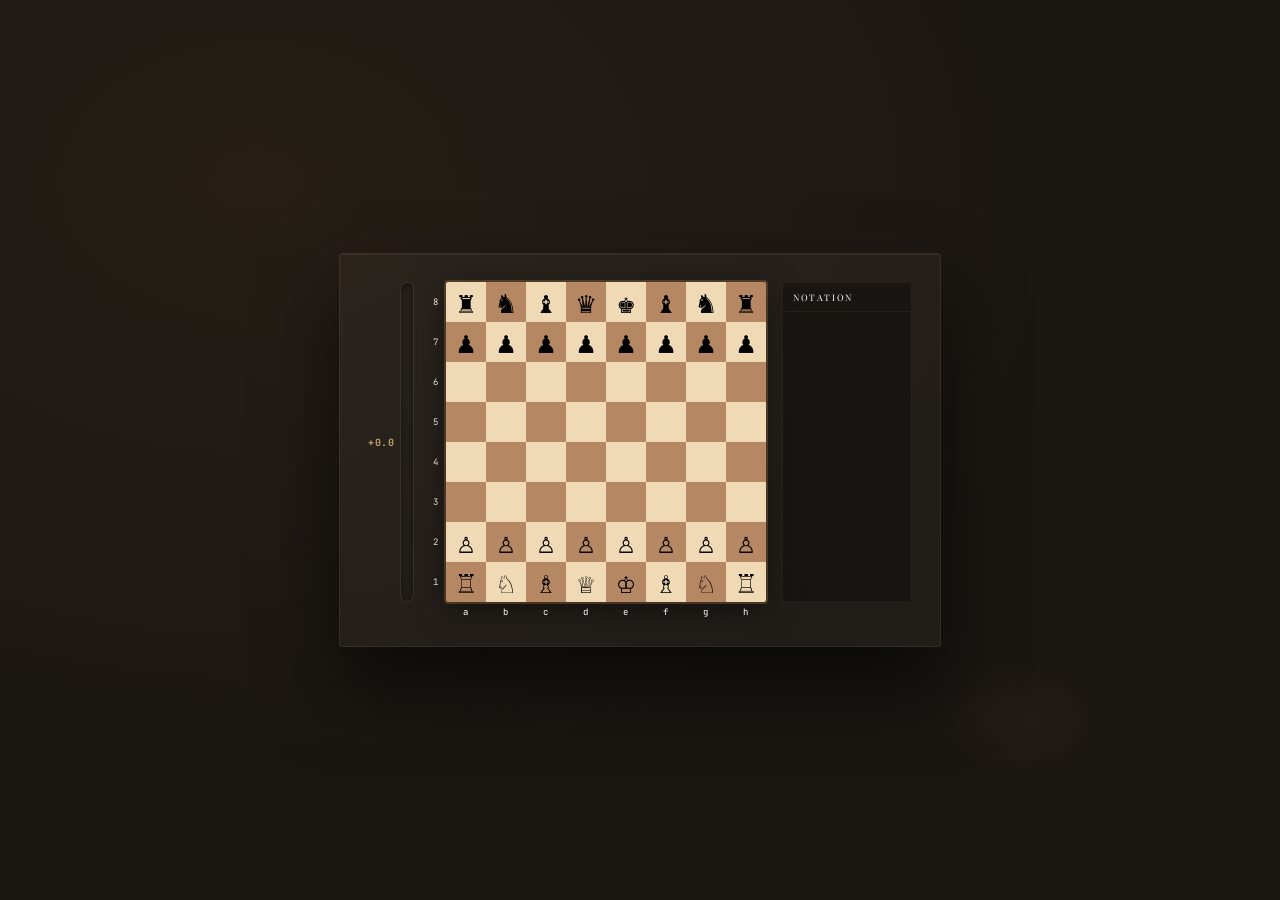
==== index.html @ 0126b5c1 "Update and rename schachanalyse.html to index.html" ====
<!DOCTYPE html>
<html lang="de">
<head>
  <meta charset="UTF-8">
  <meta name="viewport" content="width=device-width, initial-scale=1.0">
  <title>Schach</title>
  <link href="style.css" rel="stylesheet">
  <link href="https://fonts.googleapis.com/css2?family=Playfair+Display:wght@400;700&family=JetBrains+Mono:wght@400;600&display=swap" rel="stylesheet">
</head>
<body>
  <div id="chessContainer">

    <!-- Eval Bar -->
    <div id="evalWrapper">
      <div id="evalScore">+0.0</div>
      <div id="evaluation">
        <div id="blackEvaluation"></div>
        <div id="whiteEvaluation"></div>
      </div>
    </div>

    <!-- Board + coordinates -->
    <div id="boardWrapper">

	  <!-- Zahlen 8→1 links -->
	  <div id="coordRank">
		<span>8</span><span>7</span><span>6</span><span>5</span>
		<span>4</span><span>3</span><span>2</span><span>1</span>
	  </div>

	  <!-- Board + Buchstaben in einer Spalte -->
	  <div id="boardColumn">
		<div id="chessBoard"></div>
		<div id="coordFile">
		  <span>a</span><span>b</span><span>c</span><span>d</span>
		  <span>e</span><span>f</span><span>g</span><span>h</span>
		</div>
	  </div>

	</div>

    <!-- PGN Panel -->
    <div id="pgnPanel">
      <div id="pgnHeader">Notation</div>
      <div id="pgnContainer"></div>
    </div>

  </div>

<script src="script.js"></script>
</body>
</html>
---- style.css ----
*, *::before, *::after { box-sizing: border-box; margin: 0; padding: 0; }

    body {
      min-height: 100vh;
      display: flex;
      justify-content: center;
      align-items: center;
      background: #1a1612;
      background-image:
        radial-gradient(ellipse at 20% 20%, rgba(180,130,80,0.08) 0%, transparent 60%),
        radial-gradient(ellipse at 80% 80%, rgba(100,70,40,0.12) 0%, transparent 6%);
      font-family: 'JetBrains Mono', monospace;
    }

    #chessContainer {
      display: flex;
      flex-direction: row;
      align-items: flex-start;
      gap: 16px;
      padding: 28px;
      background: rgba(255,255,255,0.03);
      border: 1px solid rgba(180,130,80,0.15);
      border-radius: 4px;
      box-shadow:
        0 40px 80px rgba(0,0,0,0.6),
        inset 0 1px 0 rgba(255,255,255,0.05);
    }

    /* ── Eval Bar ── */
    #evalWrapper {
      display: flex;
      flex-direction: row;
      align-items: center;
      gap: 6px;
    }

    #evaluation {
      width: 14px;
      height: 320px;
      border-radius: 7px;
      overflow: hidden;
      border: 1px solid rgba(255,255,255,0.08);
      position: relative;
      box-shadow: inset 0 2px 8px rgba(0,0,0,0.5);
    }

    #blackEvaluation {
      width: 100%;
      background: #1a1612;
      transition: height 0.6s cubic-bezier(0.4,0,0.2,1);
    }

    #whiteEvaluation {
      width: 100%;
      background: linear-gradient(180deg, #f0d9b5 0%, #e8c99a 100%);
      transition: height 0.6s cubic-bezier(0.4,0,0.2,1);
    }

    #evalScore {
      font-size: 10px;
      font-weight: 600;
      color: #c8a96e;
      letter-spacing: 0.05em;
    }

    /* ── Board ── */
	#boardWrapper {
	  display: flex;
	  flex-direction: row;
	  align-items: flex-start;
	  gap: 4px;
	}

    #chessBoard {
      display: grid;
      grid-template-columns: repeat(8, 40px);
      width: 320px;
      height: 320px;
      border-radius: 2px;
      overflow: hidden;
      box-shadow:
        0 0 0 2px rgba(180,130,80,0.3),
        0 8px 32px rgba(0,0,0,0.5);
    }

    .square {
      width: 40px;
      height: 40px;
      display: flex;
      align-items: center;
      justify-content: center;
      position: relative;
      font-size: 30px;
    }

    .light { background-color: #f0d9b5; }
    .dark  { background-color: #b58863; }
    .selected { background-color: #f0ee75;}

    .square:hover {
      filter: brightness(1.08);
      cursor: pointer;
    }

    .canMoveMarker { 
        background-color: #0e0e0e;
        align-items: center;
        justify-content: center;
        position: absolute;
        width: 10px;
        height: 10px;
        border-radius: 50%;
    }
	
	/* NEU: Spalte mit Board oben, File-Labels unten */
	#boardColumn {
	  display: flex;
	  flex-direction: column;
	  gap: 4px;
	}

	/* Rank-Labels links */
	#coordRank {
	  display: flex;
	  flex-direction: column;
	  width: 12px;
	  height: 320px;
	}

	#coordRank span {
	  flex: 1;
	  display: flex;
	  align-items: center;
	  justify-content: center;
	  font-size: 9px;
	  color: #ffffff;
	  letter-spacing: 0.05em;
	}

	/* File-Labels unten */
	#coordFile {
	  display: flex;
	  flex-direction: row;
	  width: 320px;
	}

	#coordFile span {
	  width: 40px;
	  text-align: center;
	  font-size: 9px;
	  color: #ffffff;
	  letter-spacing: 0.05em;
	}

    /* ── PGN Panel ── */
    #pgnPanel {
      display: flex;
      flex-direction: column;
      width: 130px;
      height: 320px;
      background: rgba(0,0,0,0.3);
      border: 1px solid rgba(180,130,80,0.1);
      border-radius: 3px;
      overflow: hidden;
    }

    #pgnHeader {
      padding: 8px 10px;
      font-size: 9px;
      letter-spacing: 0.18em;
      text-transform: uppercase;
      color: #ffffff;
      border-bottom: 1px solid rgba(180,130,80,0.1);
      font-family: 'Playfair Display', serif;
    }

    #pgnContainer {
      display: flex;
      flex-direction: column;
      gap: 0;
      overflow-y: auto;
      flex: 1;
      padding: 6px 0;
    }

    #pgnContainer::-webkit-scrollbar { width: 3px; }
    #pgnContainer::-webkit-scrollbar-track { background: transparent; }
    #pgnContainer::-webkit-scrollbar-thumb { background: rgba(180,130,80,0.3); border-radius: 2px; }

    .pgn-row {
      display: grid;
      grid-template-columns: 28px 1fr 1fr;
      align-items: center;
      padding: 3px 8px;
    }

    .pgn-row:hover { background: rgba(180,130,80,0.05); }

    .pgn-num {
      font-size: 8px;
      color: #ffffff;
      letter-spacing: 0.05em;
    }

    .pgn-move {
      font-size: 9px;
      color: rgba(240,217,181,0.75);
      padding: 2px 4px;
      border-radius: 2px;
      cursor: pointer;
      transition: all 0.15s ease;
    }

    .pgn-move:hover {
      background: rgba(180,130,80,0.15);
      color: #f0d9b5;
    }

    .pgn-move.active {
      background: rgba(180,130,80,0.2);
      color: #f0d9b5;
    }
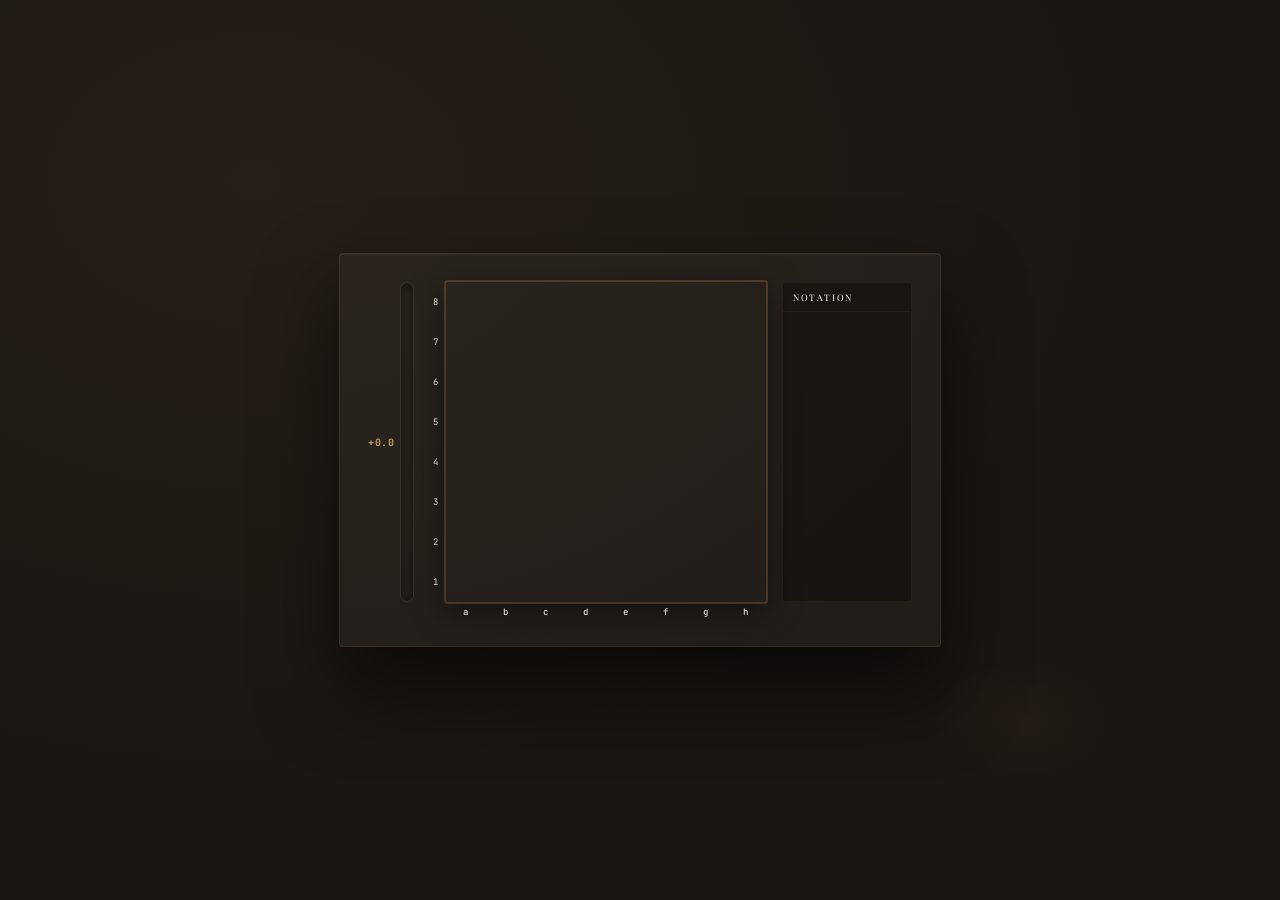
==== commit 7c830d53: "Fix HTML formatting and structure" ====
--- a/index.html
+++ b/index.html
@@ -4,7 +4,7 @@
   <meta charset="UTF-8">
   <meta name="viewport" content="width=device-width, initial-scale=1.0">
   <title>Schach</title>
-  <link href="style.css" rel="stylesheet">
+	<link href="style.css" rel="stylesheet">
   <link href="https://fonts.googleapis.com/css2?family=Playfair+Display:wght@400;700&family=JetBrains+Mono:wght@400;600&display=swap" rel="stylesheet">
 </head>
 <body>
@@ -50,4 +50,3 @@
 <script src="script.js"></script>
 </body>
 </html>
-
--- a/style.css
+++ b/style.css
@@ -220,4 +220,4 @@
     .pgn-move.active {
       background: rgba(180,130,80,0.2);
       color: #f0d9b5;
-    }+    }
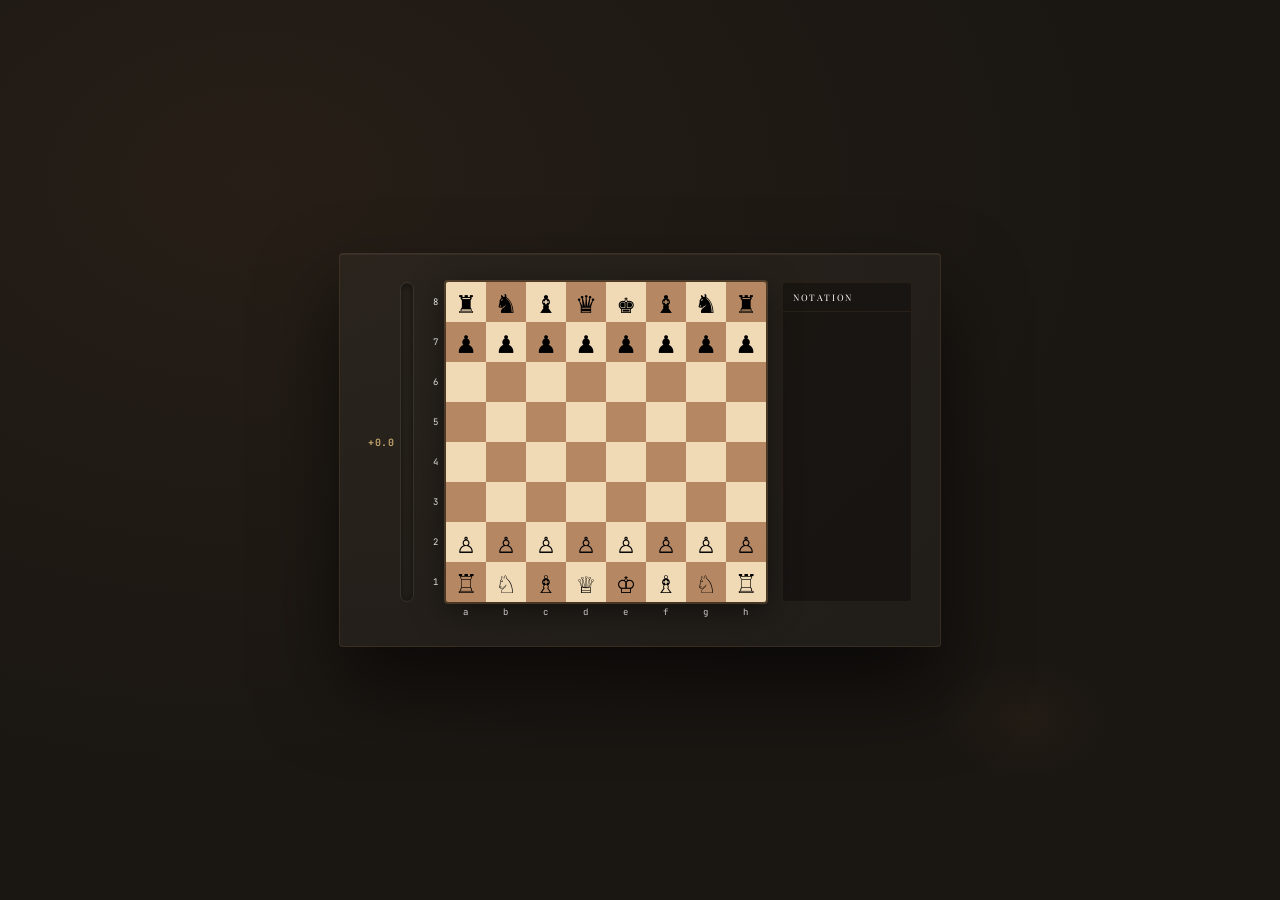
==== commit fa96c8b3: "Implemented best move" ====
--- a/index.html
+++ b/index.html
@@ -1,52 +1,46 @@
 <!DOCTYPE html>
 <html lang="de">
 <head>
-  <meta charset="UTF-8">
-  <meta name="viewport" content="width=device-width, initial-scale=1.0">
-  <title>Schach</title>
-	<link href="style.css" rel="stylesheet">
-  <link href="https://fonts.googleapis.com/css2?family=Playfair+Display:wght@400;700&family=JetBrains+Mono:wght@400;600&display=swap" rel="stylesheet">
+    <meta charset="UTF-8">
+    <meta name="viewport" content="width=device-width, initial-scale=1.0">
+    <title>Schach</title>
+    <link href="style.css" rel="stylesheet">
+    <link href="https://fonts.googleapis.com/css2?family=Playfair+Display:wght@400;700&family=JetBrains+Mono:wght@400;600&display=swap" rel="stylesheet">
 </head>
 <body>
-  <div id="chessContainer">
-
-    <!-- Eval Bar -->
-    <div id="evalWrapper">
-      <div id="evalScore">+0.0</div>
-      <div id="evaluation">
-        <div id="blackEvaluation"></div>
-        <div id="whiteEvaluation"></div>
-      </div>
+    <div id="chessContainer">
+        <!-- Eval Bar -->
+        <div id="evalWrapper">
+            <div id="evalScore">+0.0</div>
+            <div id="evaluation">
+                <div id="blackEvaluation"></div>
+                <div id="whiteEvaluation"></div>
+            </div>
+        </div>
+        <!-- Board + coordinates -->
+        <div id="boardWrapper">
+            <div id="coordRank">
+                <span>8</span><span>7</span><span>6</span><span>5</span>
+                <span>4</span><span>3</span><span>2</span><span>1</span>
+            </div>
+            <div id="boardColumn">
+                <!-- Brett + Pfeil-Layer zusammen -->
+                <div style="position: relative;">
+                    <div id="chessBoard"></div>
+                    <svg id="arrowLayer" style="position:absolute; top:0; left:0; width:100%; height:100%; pointer-events:none;"></svg>
+                </div>
+                <div id="coordFile">
+                    <span>a</span><span>b</span><span>c</span><span>d</span>
+                    <span>e</span><span>f</span><span>g</span><span>h</span>
+                </div>
+            </div>
+        </div>
+        <!-- PGN Panel -->
+        <div id="pgnPanel">
+            <div id="pgnHeader">Notation</div>
+            <div id="pgnContainer"></div>
+        </div>
     </div>
-
-    <!-- Board + coordinates -->
-    <div id="boardWrapper">
-
-	  <!-- Zahlen 8→1 links -->
-	  <div id="coordRank">
-		<span>8</span><span>7</span><span>6</span><span>5</span>
-		<span>4</span><span>3</span><span>2</span><span>1</span>
-	  </div>
-
-	  <!-- Board + Buchstaben in einer Spalte -->
-	  <div id="boardColumn">
-		<div id="chessBoard"></div>
-		<div id="coordFile">
-		  <span>a</span><span>b</span><span>c</span><span>d</span>
-		  <span>e</span><span>f</span><span>g</span><span>h</span>
-		</div>
-	  </div>
-
-	</div>
-
-    <!-- PGN Panel -->
-    <div id="pgnPanel">
-      <div id="pgnHeader">Notation</div>
-      <div id="pgnContainer"></div>
-    </div>
-
-  </div>
-
-<script src="script.js"></script>
+    <script src="script.js"></script>
 </body>
-</html>
+</html>
--- a/style.css
+++ b/style.css
@@ -112,6 +112,24 @@
         height: 10px;
         border-radius: 50%;
     }
+
+    .movedMarker {
+        background-color: green;
+        align-items: center;
+        justify-content: center;
+        position: absolute;
+        width: 32px;
+        height: 32px;
+        opacity: 0.5;
+    }
+
+    .bestMoveMarker {
+        position: absolute;
+        width: 100%;
+        height: 100%;
+        background: rgba(0, 255, 0, 0.3);
+        pointer-events: none;
+    }
 	
 	/* NEU: Spalte mit Board oben, File-Labels unten */
 	#boardColumn {
